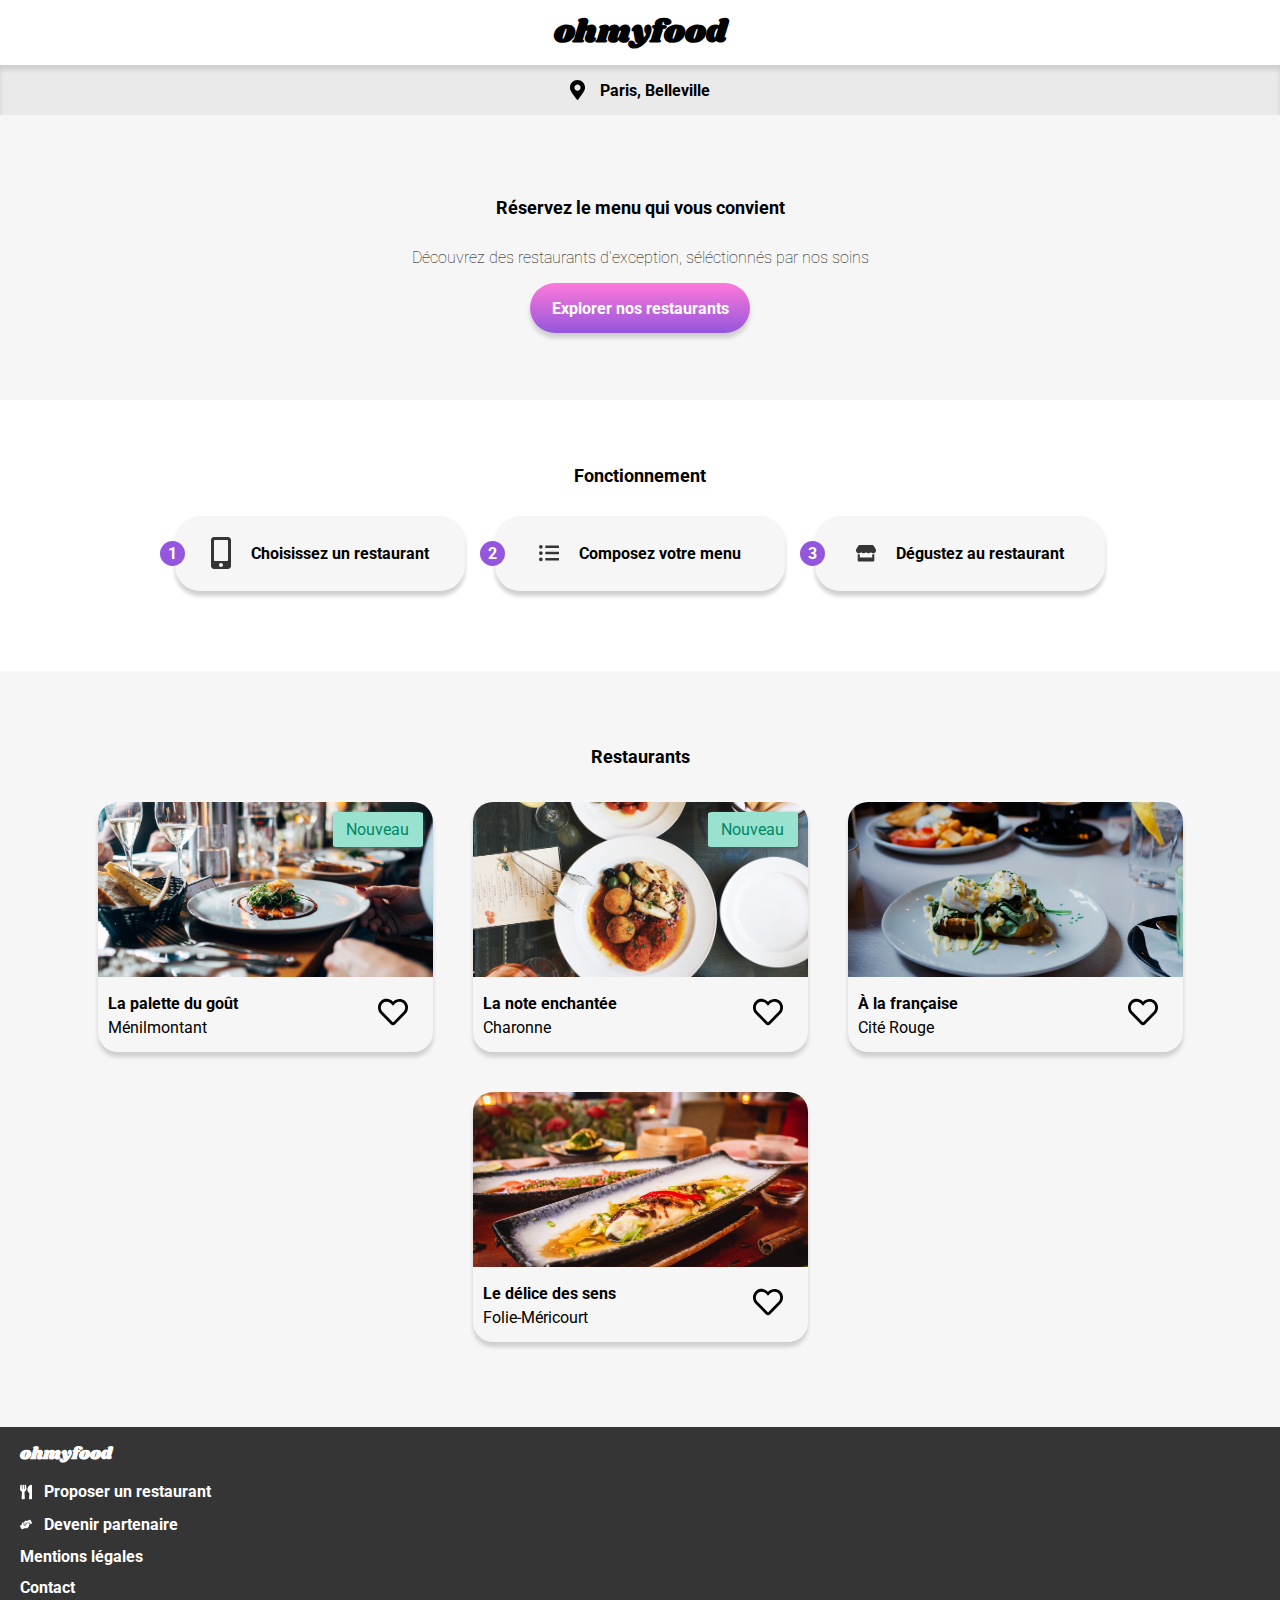
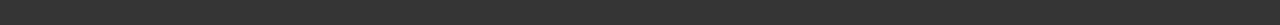
==== index.html @ 679a69e8 "responsive mobile" ====
<!DOCTYPE html>
<html lang="fr">
    <head>
        <meta charset="utf-8" />
        <link rel="stylesheet" type="text/css" href="css/index/index.css">
        <link rel="stylesheet" type="text/css" href="css/index/index_tablette.css">
        <link rel="stylesheet" type="text/css" href="css/index/index_mobile.css">
        <meta name="viewport" content="width=device-width, height=device-height, minimum-scale=1.0, initial-scale=1"/>
        <meta name="keywords" content="Ohmyfood, menu, restaurant" />
        <meta name="description" content="Réservez le menu qui vous convient" />
        <meta name="author" content="Ohmyfood" />

        <title>Ohmyfood - Accueil</title>

        <link rel="preconnect" href="https://fonts.googleapis.com">
        <link rel="preconnect" href="https://fonts.gstatic.com" crossorigin>
        <link href="https://fonts.googleapis.com/css2?family=Shrikhand&display=swap" rel="stylesheet">

        <link rel="preconnect" href="https://fonts.googleapis.com">
        <link rel="preconnect" href="https://fonts.gstatic.com" crossorigin>
        <link href="https://fonts.googleapis.com/css2?family=Roboto:ital,wght@0,100;0,300;0,400;0,500;0,700;0,900;1,100;1,300;1,400;1,500;1,700;1,900&display=swap" rel="stylesheet">

    </head>

    <header>

        <a href="#">
            <h1>ohmyfood</h1>
        </a>

    </header>

    <a href="#">
        <div id="localisation">
            <svg aria-hidden="true" focusable="false" data-prefix="fas" data-icon="map-marker-alt" class="icon_marqueur" role="img" xmlns="http://www.w3.org/2000/svg" viewBox="0 0 384 512"><path fill="currentColor" d="M172.268 501.67C26.97 291.031 0 269.413 0 192 0 85.961 85.961 0 192 0s192 85.961 192 192c0 77.413-26.97 99.031-172.268 309.67-9.535 13.774-29.93 13.773-39.464 0zM192 272c44.183 0 80-35.817 80-80s-35.817-80-80-80-80 35.817-80 80 35.817 80 80 80z"></path></svg>
            <h4 id="text_localisation">Paris, Belleville</h4>
        </div>
    </a>

    <section class="sub_header">

        <div id="explorer_restaurants">
            <h2 id="sub_title1">Réservez le menu qui vous convient</h2>
            <h3 id="sub_title2">Découvrez des restaurants d'exception, séléctionnés par nos soins</h3>

            <a href="#">
                <div id="button_degrade">
                    <h4>Explorer nos restaurants</h4>
                </div>
            </a>
        </div>

    </section>

    <section class="fonctionnement">

        <h2 id="title_fonctionnement">Fonctionnement</h2>

        <div id="container_panelfonctionnement">

            <a href="#">
                <div class="panel_fonctionnement">
                    <h4 class="numero_fonctionnement">1</h4>
                    <svg aria-hidden="true" focusable="false" data-prefix="fas" data-icon="mobile-alt" class="icon_fonctionnement" role="img" xmlns="http://www.w3.org/2000/svg" viewBox="0 0 320 512"><path fill="currentColor" d="M272 0H48C21.5 0 0 21.5 0 48v416c0 26.5 21.5 48 48 48h224c26.5 0 48-21.5 48-48V48c0-26.5-21.5-48-48-48zM160 480c-17.7 0-32-14.3-32-32s14.3-32 32-32 32 14.3 32 32-14.3 32-32 32zm112-108c0 6.6-5.4 12-12 12H60c-6.6 0-12-5.4-12-12V60c0-6.6 5.4-12 12-12h200c6.6 0 12 5.4 12 12v312z"></path></svg>
                    <h4>Choisissez un restaurant</h4>
                </div>
            </a>

            <a href="#">
                <div class="panel_fonctionnement">
                    <h4 class="numero_fonctionnement">2</h4>
                    <svg aria-hidden="true" focusable="false" data-prefix="fas" data-icon="list-ul" class="icon_fonctionnement" role="img" xmlns="http://www.w3.org/2000/svg" viewBox="0 0 512 512"><path fill="currentColor" d="M48 48a48 48 0 1 0 48 48 48 48 0 0 0-48-48zm0 160a48 48 0 1 0 48 48 48 48 0 0 0-48-48zm0 160a48 48 0 1 0 48 48 48 48 0 0 0-48-48zm448 16H176a16 16 0 0 0-16 16v32a16 16 0 0 0 16 16h320a16 16 0 0 0 16-16v-32a16 16 0 0 0-16-16zm0-320H176a16 16 0 0 0-16 16v32a16 16 0 0 0 16 16h320a16 16 0 0 0 16-16V80a16 16 0 0 0-16-16zm0 160H176a16 16 0 0 0-16 16v32a16 16 0 0 0 16 16h320a16 16 0 0 0 16-16v-32a16 16 0 0 0-16-16z"></path></svg>
                    <h4>Composez votre menu</h4>
                </div>
            </a>

            <a href="#">
                <div class="panel_fonctionnement">
                    <h4 class="numero_fonctionnement">3</h4>
                    <svg aria-hidden="true" focusable="false" data-prefix="fas" data-icon="store" class="icon_fonctionnement" role="img" xmlns="http://www.w3.org/2000/svg" viewBox="0 0 616 512"><path fill="currentColor" d="M602 118.6L537.1 15C531.3 5.7 521 0 510 0H106C95 0 84.7 5.7 78.9 15L14 118.6c-33.5 53.5-3.8 127.9 58.8 136.4 4.5.6 9.1.9 13.7.9 29.6 0 55.8-13 73.8-33.1 18 20.1 44.3 33.1 73.8 33.1 29.6 0 55.8-13 73.8-33.1 18 20.1 44.3 33.1 73.8 33.1 29.6 0 55.8-13 73.8-33.1 18.1 20.1 44.3 33.1 73.8 33.1 4.7 0 9.2-.3 13.7-.9 62.8-8.4 92.6-82.8 59-136.4zM529.5 288c-10 0-19.9-1.5-29.5-3.8V384H116v-99.8c-9.6 2.2-19.5 3.8-29.5 3.8-6 0-12.1-.4-18-1.2-5.6-.8-11.1-2.1-16.4-3.6V480c0 17.7 14.3 32 32 32h448c17.7 0 32-14.3 32-32V283.2c-5.4 1.6-10.8 2.9-16.4 3.6-6.1.8-12.1 1.2-18.2 1.2z"></path></svg>
                    <h4>Dégustez au restaurant</h4>
                </div>
            </a>

        </div>

    </section>

    <section class="restaurant">

        <h2 id="title_restaurant">Restaurants</h2>

        <div id="container_panelrestaurant">

        <a href="#">
            <div class="panel_restaurant">
                <div class="panel_nouveau">
                    <p class="nouveau">Nouveau</p>
                </div>
                <img class="img_panelrestaurant" alt="La palette du goût" src='img/jay-wennington-N_Y88TWmGwA-unsplash.jpg'>
                <div class="text_restaurant">
                    <h4>La palette du goût</h4>
                    <p>Ménilmontant</p>
                </div>
                    <a href="#" class="heart">
                        <svg aria-hidden="true" focusable="false" data-prefix="far" data-icon="heart" class="icon_empty_heart" role="img" xmlns="http://www.w3.org/2000/svg" viewBox="0 0 512 512"><path fill="currentColor" d="M458.4 64.3C400.6 15.7 311.3 23 256 79.3 200.7 23 111.4 15.6 53.6 64.3-21.6 127.6-10.6 230.8 43 285.5l175.4 178.7c10 10.2 23.4 15.9 37.6 15.9 14.3 0 27.6-5.6 37.6-15.8L469 285.6c53.5-54.7 64.7-157.9-10.6-221.3zm-23.6 187.5L259.4 430.5c-2.4 2.4-4.4 2.4-6.8 0L77.2 251.8c-36.5-37.2-43.9-107.6 7.3-150.7 38.9-32.7 98.9-27.8 136.5 10.5l35 35.7 35-35.7c37.8-38.5 97.8-43.2 136.5-10.6 51.1 43.1 43.5 113.9 7.3 150.8z"></path></svg>
                        <svg aria-hidden="true" focusable="false" data-prefix="fas" data-icon="heart" class="icon_heart" role="img" xmlns="http://www.w3.org/2000/svg" viewBox="0 0 512 512"><path fill="currentColor" d="M462.3 62.6C407.5 15.9 326 24.3 275.7 76.2L256 96.5l-19.7-20.3C186.1 24.3 104.5 15.9 49.7 62.6c-62.8 53.6-66.1 149.8-9.9 207.9l193.5 199.8c12.5 12.9 32.8 12.9 45.3 0l193.5-199.8c56.3-58.1 53-154.3-9.8-207.9z"></path></svg>
                    </a>
                </div>
        </a>

        <a href="#">
            <div class="panel_restaurant">
                <div class="panel_nouveau">
                    <p class="nouveau">Nouveau</p>
                </div>
                <img class="img_panelrestaurant" alt="La note enchantée" src='img/stil-u2Lp8tXIcjw-unsplash.jpg'>
                <div class="text_restaurant">
                    <h4>La note enchantée</h4>
                    <p>Charonne</p>
                </div>
                    <a href="#" class="heart">
                        <svg aria-hidden="true" focusable="false" data-prefix="far" data-icon="heart" class="icon_empty_heart" role="img" xmlns="http://www.w3.org/2000/svg" viewBox="0 0 512 512"><path fill="currentColor" d="M458.4 64.3C400.6 15.7 311.3 23 256 79.3 200.7 23 111.4 15.6 53.6 64.3-21.6 127.6-10.6 230.8 43 285.5l175.4 178.7c10 10.2 23.4 15.9 37.6 15.9 14.3 0 27.6-5.6 37.6-15.8L469 285.6c53.5-54.7 64.7-157.9-10.6-221.3zm-23.6 187.5L259.4 430.5c-2.4 2.4-4.4 2.4-6.8 0L77.2 251.8c-36.5-37.2-43.9-107.6 7.3-150.7 38.9-32.7 98.9-27.8 136.5 10.5l35 35.7 35-35.7c37.8-38.5 97.8-43.2 136.5-10.6 51.1 43.1 43.5 113.9 7.3 150.8z"></path></svg>
                        <svg aria-hidden="true" focusable="false" data-prefix="fas" data-icon="heart" class="icon_heart" role="img" xmlns="http://www.w3.org/2000/svg" viewBox="0 0 512 512"><path fill="currentColor" d="M462.3 62.6C407.5 15.9 326 24.3 275.7 76.2L256 96.5l-19.7-20.3C186.1 24.3 104.5 15.9 49.7 62.6c-62.8 53.6-66.1 149.8-9.9 207.9l193.5 199.8c12.5 12.9 32.8 12.9 45.3 0l193.5-199.8c56.3-58.1 53-154.3-9.8-207.9z"></path></svg>
                    </a>
                </div>
        </a>

        <a href="#">
            <div class="panel_restaurant">
                <img class="img_panelrestaurant" alt="À la française" src='img/toa-heftiba-DQKerTsQwi0-unsplash.jpg'>
                <div class="text_restaurant">
                    <h4>À la française</h4>
                    <p>Cité Rouge</p>
                </div>
                    <a href="#" class="heart">
                        <svg aria-hidden="true" focusable="false" data-prefix="far" data-icon="heart" class="icon_empty_heart" role="img" xmlns="http://www.w3.org/2000/svg" viewBox="0 0 512 512"><path fill="currentColor" d="M458.4 64.3C400.6 15.7 311.3 23 256 79.3 200.7 23 111.4 15.6 53.6 64.3-21.6 127.6-10.6 230.8 43 285.5l175.4 178.7c10 10.2 23.4 15.9 37.6 15.9 14.3 0 27.6-5.6 37.6-15.8L469 285.6c53.5-54.7 64.7-157.9-10.6-221.3zm-23.6 187.5L259.4 430.5c-2.4 2.4-4.4 2.4-6.8 0L77.2 251.8c-36.5-37.2-43.9-107.6 7.3-150.7 38.9-32.7 98.9-27.8 136.5 10.5l35 35.7 35-35.7c37.8-38.5 97.8-43.2 136.5-10.6 51.1 43.1 43.5 113.9 7.3 150.8z"></path></svg>
                        <svg aria-hidden="true" focusable="false" data-prefix="fas" data-icon="heart" class="icon_heart" role="img" xmlns="http://www.w3.org/2000/svg" viewBox="0 0 512 512"><path fill="currentColor" d="M462.3 62.6C407.5 15.9 326 24.3 275.7 76.2L256 96.5l-19.7-20.3C186.1 24.3 104.5 15.9 49.7 62.6c-62.8 53.6-66.1 149.8-9.9 207.9l193.5 199.8c12.5 12.9 32.8 12.9 45.3 0l193.5-199.8c56.3-58.1 53-154.3-9.8-207.9z"></path></svg>
                    </a>
                </div>
        </a>

        <a href="#">
            <div class="panel_restaurant">
                <img class="img_panelrestaurant" alt="Le délice des sens" src='img/louis-hansel-shotsoflouis-qNBGVyOCY8Q-unsplash.jpg'>
                <div class="text_restaurant">
                    <h4>Le délice des sens</h4>
                    <p>Folie-Méricourt</p>
                </div>
                    <a href="#" class="heart">
                        <svg aria-hidden="true" focusable="false" data-prefix="far" data-icon="heart" class="icon_empty_heart" role="img" xmlns="http://www.w3.org/2000/svg" viewBox="0 0 512 512"><path fill="currentColor" d="M458.4 64.3C400.6 15.7 311.3 23 256 79.3 200.7 23 111.4 15.6 53.6 64.3-21.6 127.6-10.6 230.8 43 285.5l175.4 178.7c10 10.2 23.4 15.9 37.6 15.9 14.3 0 27.6-5.6 37.6-15.8L469 285.6c53.5-54.7 64.7-157.9-10.6-221.3zm-23.6 187.5L259.4 430.5c-2.4 2.4-4.4 2.4-6.8 0L77.2 251.8c-36.5-37.2-43.9-107.6 7.3-150.7 38.9-32.7 98.9-27.8 136.5 10.5l35 35.7 35-35.7c37.8-38.5 97.8-43.2 136.5-10.6 51.1 43.1 43.5 113.9 7.3 150.8z"></path></svg>
                        <svg aria-hidden="true" focusable="false" data-prefix="fas" data-icon="heart" class="icon_heart" role="img" xmlns="http://www.w3.org/2000/svg" viewBox="0 0 512 512"><path fill="currentColor" d="M462.3 62.6C407.5 15.9 326 24.3 275.7 76.2L256 96.5l-19.7-20.3C186.1 24.3 104.5 15.9 49.7 62.6c-62.8 53.6-66.1 149.8-9.9 207.9l193.5 199.8c12.5 12.9 32.8 12.9 45.3 0l193.5-199.8c56.3-58.1 53-154.3-9.8-207.9z"></path></svg>
                    </a>
                </div>
        </a>

        </div>

    </section>

    <footer>

        <h1 id="logo_footer"><a href="#">ohmyfood</a></h1>

        <div id="big_container_footer">

            <a href="#">
                <div class="container_footer">
                    <img class="icon_footer" alt="ustensils" src='icons/utensils-solid.svg'>
                    <h4>Proposer un restaurant</h4>
                </div>
            </a>

            <a href="#">
                <div class="container_footer">
                    <img class="icon_footer" alt="hands-helping" src='icons/hands-helping-solid.svg'>
                    <h4>Devenir partenaire</h4>
                </div>
            </a>

                <h4><a href="#">Mentions légales</a></h4>
            
                <h4><a href="#">Contact</a></h4>

        </div>

    </footer>
---- css/index/index.css ----
/* index.css - FORMAT DESKTOP */
* {
  -webkit-box-sizing: border-box;
          box-sizing: border-box;
}

html {
  scroll-behavior: smooth;
}

body {
  margin: 0;
}

a {
  text-decoration: none;
  color: black;
}

h1 {
  font-family: 'shrikhand', sans-serif;
}

h2 {
  font-family: 'roboto', sans-serif;
  font-size: 18px;
}

h3 {
  font-family: 'roboto', sans-serif;
  font-weight: 100;
  font-size: 16px;
}

h4 {
  font-family: 'roboto', sans-serif;
  font-size: 16px;
}

h5 {
  font-family: 'roboto', sans-serif;
}

h6 {
  font-family: 'roboto', sans-serif;
}

p {
  font-family: 'roboto', sans-serif;
}

header {
  display: -webkit-box;
  display: -ms-flexbox;
  display: flex;
  height: 65px;
  width: 100%;
  -webkit-box-pack: center;
      -ms-flex-pack: center;
          justify-content: center;
  -webkit-box-align: center;
      -ms-flex-align: center;
          align-items: center;
}

#localisation {
  display: -webkit-box;
  display: -ms-flexbox;
  display: flex;
  height: 50px;
  width: 100%;
  background-color: #eaeaea;
  -webkit-box-pack: center;
      -ms-flex-pack: center;
          justify-content: center;
  -webkit-box-align: center;
      -ms-flex-align: center;
          align-items: center;
  -webkit-box-shadow: inset 0px 5px 4px #cfcfcf;
          box-shadow: inset 0px 5px 4px #cfcfcf;
  -webkit-transition: all 0.2s;
  transition: all 0.2s;
}

#localisation:hover {
  -webkit-box-shadow: inset 0px 7px 10px #b3b3b3;
          box-shadow: inset 0px 7px 10px #b3b3b3;
}

#localisation:hover #text_localisation {
  color: #9356DC;
  -webkit-transition: all 0.2s;
  transition: all 0.2s;
}

#localisation:hover .icon_marqueur {
  -webkit-transform: scale(1.1);
          transform: scale(1.1);
  color: #9356DC;
  -webkit-transition: all 0.2s;
  transition: all 0.2s;
}

.icon_marqueur {
  width: 15px;
  margin-right: 15px;
}

#explorer_restaurants {
  width: 100%;
  height: 285px;
  background-color: #f6f6f6;
  display: -webkit-box;
  display: -ms-flexbox;
  display: flex;
  -webkit-box-orient: vertical;
  -webkit-box-direction: normal;
      -ms-flex-direction: column;
          flex-direction: column;
  -webkit-box-pack: center;
      -ms-flex-pack: center;
          justify-content: center;
  -webkit-box-align: center;
      -ms-flex-align: center;
          align-items: center;
}

#button_degrade {
  display: -webkit-box;
  display: -ms-flexbox;
  display: flex;
  -webkit-box-pack: center;
      -ms-flex-pack: center;
          justify-content: center;
  -webkit-box-align: center;
      -ms-flex-align: center;
          align-items: center;
  width: 220px;
  height: 50px;
  border-radius: 50px;
  background: -webkit-gradient(linear, left bottom, left top, from(#9356DC), to(#FF79DA));
  background: linear-gradient(0deg, #9356DC, #FF79DA);
  color: white;
  -webkit-box-shadow: 0px 5px 4px #cfcfcf;
          box-shadow: 0px 5px 4px #cfcfcf;
  -webkit-transition: all 0.2s;
  transition: all 0.2s;
}

#button_degrade:hover {
  -webkit-box-shadow: 0px 5px 4px #8d8d8d;
          box-shadow: 0px 5px 4px #8d8d8d;
}

.fonctionnement {
  padding: 50px 20px 65px 20px;
}

#title_fonctionnement {
  display: -webkit-box;
  display: -ms-flexbox;
  display: flex;
  -webkit-box-pack: center;
      -ms-flex-pack: center;
          justify-content: center;
}

#container_panelfonctionnement {
  display: -webkit-box;
  display: -ms-flexbox;
  display: flex;
  -webkit-box-pack: center;
      -ms-flex-pack: center;
          justify-content: center;
  width: 100%;
}

.numero_fonctionnement {
  background-color: #9356DC;
  color: white;
  width: 25px;
  height: 25px;
  border-radius: 50px;
  display: -webkit-box;
  display: -ms-flexbox;
  display: flex;
  -webkit-box-pack: center;
      -ms-flex-pack: center;
          justify-content: center;
  -webkit-box-align: center;
      -ms-flex-align: center;
          align-items: center;
  position: absolute;
  left: -15px;
  -webkit-transition: all 0.2s;
  transition: all 0.2s;
}

.panel_fonctionnement:hover .numero_fonctionnement {
  -webkit-transform: scale(1.1);
          transform: scale(1.1);
}

.icon_fonctionnement {
  color: #353535;
  width: 20px;
  margin: 0px 20px 0px 0px;
  -webkit-transition: all 0.2s;
  transition: all 0.2s;
}

.panel_fonctionnement {
  display: -webkit-box;
  display: -ms-flexbox;
  display: flex;
  -webkit-box-pack: center;
      -ms-flex-pack: center;
          justify-content: center;
  -webkit-box-align: center;
      -ms-flex-align: center;
          align-items: center;
  width: 320px;
  height: 75px;
  border-radius: 25px;
  background-color: #f6f6f6;
  -webkit-box-shadow: 0px 5px 4px #cfcfcf;
          box-shadow: 0px 5px 4px #cfcfcf;
  margin: 0px 20px 0px 20px;
  -webkit-transition: all 0.2s;
  transition: all 0.2s;
  position: relative;
}

.panel_fonctionnement:hover {
  background-color: #f5edff;
}

.panel_fonctionnement:hover .icon_fonctionnement {
  color: #9356DC;
}

.restaurant {
  background-color: #f6f6f6;
  padding: 0px 20px 65px 20px;
}

#title_restaurant {
  display: -webkit-box;
  display: -ms-flexbox;
  display: flex;
  -webkit-box-pack: center;
      -ms-flex-pack: center;
          justify-content: center;
  padding: 60px 0px 0px 0px;
}

#container_panelrestaurant {
  display: -webkit-box;
  display: -ms-flexbox;
  display: flex;
  -webkit-box-pack: center;
      -ms-flex-pack: center;
          justify-content: center;
}

.panel_restaurant {
  width: 335px;
  height: 250px;
  border-radius: 20px;
  -webkit-box-shadow: 0px 5px 4px #cfcfcf;
          box-shadow: 0px 5px 4px #cfcfcf;
  margin: 0px 20px 0px 20px;
  position: relative;
}

.panel_restaurant:hover {
  background-color: #f5edff;
  -webkit-transition: all 0.2s;
  transition: all 0.2s;
}

.panel_restaurant:hover .img_panelrestaurant {
  opacity: 80%;
  -webkit-transition: all 0.2s;
  transition: all 0.2s;
}

.panel_nouveau {
  display: -webkit-box;
  display: -ms-flexbox;
  display: flex;
  -webkit-box-pack: center;
      -ms-flex-pack: center;
          justify-content: center;
  -webkit-box-align: center;
      -ms-flex-align: center;
          align-items: center;
  position: absolute;
  right: 10px;
  top: 10px;
  background-color: #99e2d0;
  -webkit-box-shadow: 0px 2px 4px #575757;
          box-shadow: 0px 2px 4px #575757;
  width: 90px;
  height: 35px;
  border-radius: 5%;
  z-index: 98;
}

.nouveau {
  color: #008766;
}

.img_panelrestaurant {
  width: 335px;
  height: 175px;
  border-top-left-radius: 20px;
  border-top-right-radius: 20px;
  -o-object-fit: cover;
     object-fit: cover;
}

.text_restaurant {
  line-height: 3px;
  padding: 0px 0px 0px 10px;
}

.icon_empty_heart {
  width: 30px;
  color: black;
  position: absolute;
  right: 25px;
  bottom: 25px;
}

.icon_heart {
  width: 30px;
  color: #9356DC;
  position: absolute;
  right: 25px;
  bottom: 25px;
}

.heart:hover .icon_empty_heart, .heart .icon_heart {
  display: none;
}

.heart:hover .icon_heart {
  display: inline;
}

/* CSS FOOTER */
footer a {
  color: white;
}

footer {
  background-color: #353535;
  color: white;
  padding: 15px 20px 10px 20px;
}

#logo_footer {
  font-size: 17px;
  margin: 0px 0px 20px 0px;
}

#big_container_footer {
  line-height: 10px;
}

.container_footer {
  display: -webkit-box;
  display: -ms-flexbox;
  display: flex;
  margin: -20px 0px -20px 0px;
}

.icon_footer {
  width: 12px;
  margin: 0px 12px 0px 0px;
  color: white;
}
/*# sourceMappingURL=index.css.map */
---- css/index/index_tablette.css ----
/* index_tablette.css - FORMAT TABLETTE */
@media only screen and (min-width: 768px) and (max-width: 1024px) {
  * {
    -webkit-box-sizing: border-box;
            box-sizing: border-box;
  }
  html {
    scroll-behavior: smooth;
  }
  .fonctionnement {
    display: -webkit-box;
    display: -ms-flexbox;
    display: flex;
    -webkit-box-orient: vertical;
    -webkit-box-direction: normal;
        -ms-flex-direction: column;
            flex-direction: column;
  }
  #container_panelfonctionnement {
    display: -webkit-box;
    display: -ms-flexbox;
    display: flex;
    -ms-flex-wrap: wrap;
        flex-wrap: wrap;
  }
  .panel_fonctionnement {
    margin: 20px;
  }
  .restaurant {
    display: -webkit-box;
    display: -ms-flexbox;
    display: flex;
    -webkit-box-orient: vertical;
    -webkit-box-direction: normal;
        -ms-flex-direction: column;
            flex-direction: column;
  }
  #container_panelrestaurant {
    display: -webkit-box;
    display: -ms-flexbox;
    display: flex;
    -ms-flex-wrap: wrap;
        flex-wrap: wrap;
  }
  .panel_restaurant {
    width: 315px;
    height: 250px;
    border-radius: 20px;
    -webkit-box-shadow: 0px 5px 4px #cfcfcf;
            box-shadow: 0px 5px 4px #cfcfcf;
    margin: 20px 20px 20px 20px;
    position: relative;
  }
  .img_panelrestaurant {
    width: 315px;
    height: 175px;
    border-top-left-radius: 20px;
    border-top-right-radius: 20px;
    -o-object-fit: cover;
       object-fit: cover;
  }
}

@media only screen and (min-width: 1024px) and (max-width: 1366px) {
  * {
    -webkit-box-sizing: border-box;
            box-sizing: border-box;
  }
  html {
    scroll-behavior: smooth;
  }
  .fonctionnement {
    display: -webkit-box;
    display: -ms-flexbox;
    display: flex;
    -webkit-box-orient: vertical;
    -webkit-box-direction: normal;
        -ms-flex-direction: column;
            flex-direction: column;
  }
  #container_panelfonctionnement {
    display: -webkit-box;
    display: -ms-flexbox;
    display: flex;
    -ms-flex-wrap: nowrap;
        flex-wrap: nowrap;
  }
  .panel_fonctionnement {
    margin: 15px;
    width: 290px;
  }
  .restaurant {
    display: -webkit-box;
    display: -ms-flexbox;
    display: flex;
    -webkit-box-orient: vertical;
    -webkit-box-direction: normal;
        -ms-flex-direction: column;
            flex-direction: column;
  }
  #container_panelrestaurant {
    display: -webkit-box;
    display: -ms-flexbox;
    display: flex;
    -ms-flex-wrap: wrap;
        flex-wrap: wrap;
  }
  .panel_restaurant {
    width: 335px;
    height: 250px;
    border-radius: 20px;
    -webkit-box-shadow: 0px 5px 4px #cfcfcf;
            box-shadow: 0px 5px 4px #cfcfcf;
    margin: 20px 20px 20px 20px;
    position: relative;
  }
  .img_panelrestaurant {
    width: 335px;
    height: 175px;
    border-top-left-radius: 20px;
    border-top-right-radius: 20px;
    -o-object-fit: cover;
       object-fit: cover;
  }
}
/*# sourceMappingURL=index_tablette.css.map */
---- css/index/index_mobile.css ----
/* index_mobile.css - GRAND FORMAT */
@media only screen and (max-width: 767px) {
  * {
    -webkit-box-sizing: border-box;
            box-sizing: border-box;
  }
  html {
    scroll-behavior: smooth;
  }
  .fonctionnement {
    display: -webkit-box;
    display: -ms-flexbox;
    display: flex;
    -webkit-box-orient: vertical;
    -webkit-box-direction: normal;
        -ms-flex-direction: column;
            flex-direction: column;
  }
  #title_fonctionnement {
    -webkit-box-pack: start;
        -ms-flex-pack: start;
            justify-content: flex-start;
  }
  #container_panelfonctionnement {
    display: -webkit-box;
    display: -ms-flexbox;
    display: flex;
    -ms-flex-wrap: wrap;
        flex-wrap: wrap;
  }
  .panel_fonctionnement {
    margin: 10px 20px 10px 20px;
  }
  .restaurant {
    display: -webkit-box;
    display: -ms-flexbox;
    display: flex;
    -webkit-box-orient: vertical;
    -webkit-box-direction: normal;
        -ms-flex-direction: column;
            flex-direction: column;
  }
  #container_panelrestaurant {
    display: -webkit-box;
    display: -ms-flexbox;
    display: flex;
    -webkit-box-orient: vertical;
    -webkit-box-direction: normal;
        -ms-flex-direction: column;
            flex-direction: column;
  }
  #title_restaurant {
    -webkit-box-pack: start;
        -ms-flex-pack: start;
            justify-content: flex-start;
  }
  .panel_restaurant {
    width: 100%;
    margin: 10px 5px 10px 0px;
  }
  .img_panelrestaurant {
    width: 100%;
  }
}

/* index_mobile.css - MOYEN FORMAT */
@media only screen and (max-width: 360px) {
  #title_fonctionnement {
    display: -webkit-box;
    display: -ms-flexbox;
    display: flex;
  }
  #container_panelfonctionnement {
    display: -webkit-box;
    display: -ms-flexbox;
    display: flex;
    -webkit-box-pack: center;
        -ms-flex-pack: center;
            justify-content: center;
    width: 100%;
  }
  .panel_fonctionnement {
    width: 300px;
    margin: 10px 5px 10px 15px;
  }
}

/* index_mobile.css - PETIT FORMAT */
@media only screen and (max-width: 320px) {
  .panel_fonctionnement {
    width: 280px;
    margin: 10px 5px 10px 15px;
  }
}
/*# sourceMappingURL=index_mobile.css.map */
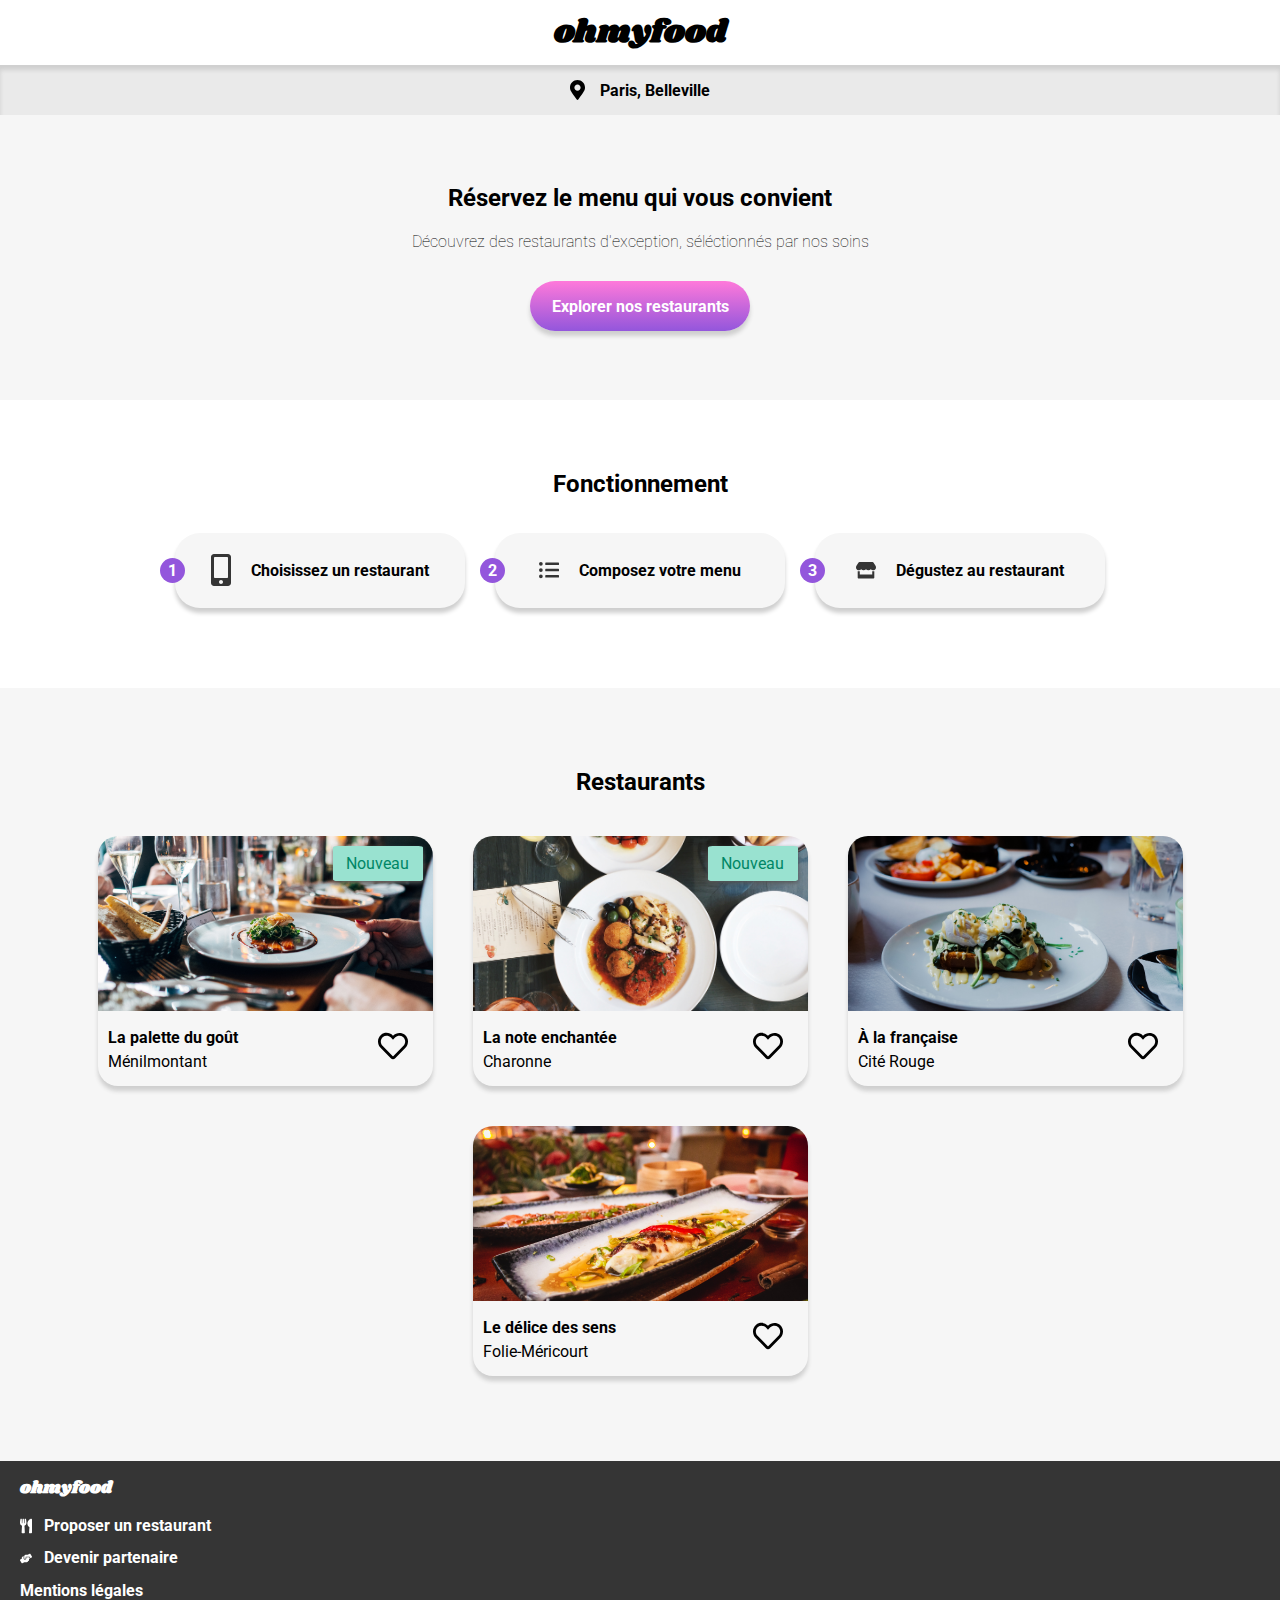
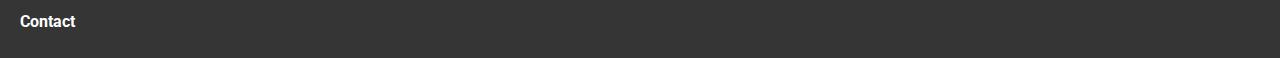
==== commit 10fc0243: "validation du html" ====
--- a/index.html
+++ b/index.html
@@ -102,10 +102,10 @@
                     <h4>La palette du goût</h4>
                     <p>Ménilmontant</p>
                 </div>
-                    <a href="#" class="heart">
+                    <div class="heart">
                         <svg aria-hidden="true" focusable="false" data-prefix="far" data-icon="heart" class="icon_empty_heart" role="img" xmlns="http://www.w3.org/2000/svg" viewBox="0 0 512 512"><path fill="currentColor" d="M458.4 64.3C400.6 15.7 311.3 23 256 79.3 200.7 23 111.4 15.6 53.6 64.3-21.6 127.6-10.6 230.8 43 285.5l175.4 178.7c10 10.2 23.4 15.9 37.6 15.9 14.3 0 27.6-5.6 37.6-15.8L469 285.6c53.5-54.7 64.7-157.9-10.6-221.3zm-23.6 187.5L259.4 430.5c-2.4 2.4-4.4 2.4-6.8 0L77.2 251.8c-36.5-37.2-43.9-107.6 7.3-150.7 38.9-32.7 98.9-27.8 136.5 10.5l35 35.7 35-35.7c37.8-38.5 97.8-43.2 136.5-10.6 51.1 43.1 43.5 113.9 7.3 150.8z"></path></svg>
                         <svg aria-hidden="true" focusable="false" data-prefix="fas" data-icon="heart" class="icon_heart" role="img" xmlns="http://www.w3.org/2000/svg" viewBox="0 0 512 512"><path fill="currentColor" d="M462.3 62.6C407.5 15.9 326 24.3 275.7 76.2L256 96.5l-19.7-20.3C186.1 24.3 104.5 15.9 49.7 62.6c-62.8 53.6-66.1 149.8-9.9 207.9l193.5 199.8c12.5 12.9 32.8 12.9 45.3 0l193.5-199.8c56.3-58.1 53-154.3-9.8-207.9z"></path></svg>
-                    </a>
+                    </div>
                 </div>
         </a>
 
@@ -119,10 +119,10 @@
                     <h4>La note enchantée</h4>
                     <p>Charonne</p>
                 </div>
-                    <a href="#" class="heart">
+                    <div class="heart">
                         <svg aria-hidden="true" focusable="false" data-prefix="far" data-icon="heart" class="icon_empty_heart" role="img" xmlns="http://www.w3.org/2000/svg" viewBox="0 0 512 512"><path fill="currentColor" d="M458.4 64.3C400.6 15.7 311.3 23 256 79.3 200.7 23 111.4 15.6 53.6 64.3-21.6 127.6-10.6 230.8 43 285.5l175.4 178.7c10 10.2 23.4 15.9 37.6 15.9 14.3 0 27.6-5.6 37.6-15.8L469 285.6c53.5-54.7 64.7-157.9-10.6-221.3zm-23.6 187.5L259.4 430.5c-2.4 2.4-4.4 2.4-6.8 0L77.2 251.8c-36.5-37.2-43.9-107.6 7.3-150.7 38.9-32.7 98.9-27.8 136.5 10.5l35 35.7 35-35.7c37.8-38.5 97.8-43.2 136.5-10.6 51.1 43.1 43.5 113.9 7.3 150.8z"></path></svg>
                         <svg aria-hidden="true" focusable="false" data-prefix="fas" data-icon="heart" class="icon_heart" role="img" xmlns="http://www.w3.org/2000/svg" viewBox="0 0 512 512"><path fill="currentColor" d="M462.3 62.6C407.5 15.9 326 24.3 275.7 76.2L256 96.5l-19.7-20.3C186.1 24.3 104.5 15.9 49.7 62.6c-62.8 53.6-66.1 149.8-9.9 207.9l193.5 199.8c12.5 12.9 32.8 12.9 45.3 0l193.5-199.8c56.3-58.1 53-154.3-9.8-207.9z"></path></svg>
-                    </a>
+                    </div>
                 </div>
         </a>
 
@@ -133,10 +133,10 @@
                     <h4>À la française</h4>
                     <p>Cité Rouge</p>
                 </div>
-                    <a href="#" class="heart">
+                    <div class="heart">
                         <svg aria-hidden="true" focusable="false" data-prefix="far" data-icon="heart" class="icon_empty_heart" role="img" xmlns="http://www.w3.org/2000/svg" viewBox="0 0 512 512"><path fill="currentColor" d="M458.4 64.3C400.6 15.7 311.3 23 256 79.3 200.7 23 111.4 15.6 53.6 64.3-21.6 127.6-10.6 230.8 43 285.5l175.4 178.7c10 10.2 23.4 15.9 37.6 15.9 14.3 0 27.6-5.6 37.6-15.8L469 285.6c53.5-54.7 64.7-157.9-10.6-221.3zm-23.6 187.5L259.4 430.5c-2.4 2.4-4.4 2.4-6.8 0L77.2 251.8c-36.5-37.2-43.9-107.6 7.3-150.7 38.9-32.7 98.9-27.8 136.5 10.5l35 35.7 35-35.7c37.8-38.5 97.8-43.2 136.5-10.6 51.1 43.1 43.5 113.9 7.3 150.8z"></path></svg>
                         <svg aria-hidden="true" focusable="false" data-prefix="fas" data-icon="heart" class="icon_heart" role="img" xmlns="http://www.w3.org/2000/svg" viewBox="0 0 512 512"><path fill="currentColor" d="M462.3 62.6C407.5 15.9 326 24.3 275.7 76.2L256 96.5l-19.7-20.3C186.1 24.3 104.5 15.9 49.7 62.6c-62.8 53.6-66.1 149.8-9.9 207.9l193.5 199.8c12.5 12.9 32.8 12.9 45.3 0l193.5-199.8c56.3-58.1 53-154.3-9.8-207.9z"></path></svg>
-                    </a>
+                    </div>
                 </div>
         </a>
 
@@ -147,10 +147,10 @@
                     <h4>Le délice des sens</h4>
                     <p>Folie-Méricourt</p>
                 </div>
-                    <a href="#" class="heart">
+                    <div class="heart">
                         <svg aria-hidden="true" focusable="false" data-prefix="far" data-icon="heart" class="icon_empty_heart" role="img" xmlns="http://www.w3.org/2000/svg" viewBox="0 0 512 512"><path fill="currentColor" d="M458.4 64.3C400.6 15.7 311.3 23 256 79.3 200.7 23 111.4 15.6 53.6 64.3-21.6 127.6-10.6 230.8 43 285.5l175.4 178.7c10 10.2 23.4 15.9 37.6 15.9 14.3 0 27.6-5.6 37.6-15.8L469 285.6c53.5-54.7 64.7-157.9-10.6-221.3zm-23.6 187.5L259.4 430.5c-2.4 2.4-4.4 2.4-6.8 0L77.2 251.8c-36.5-37.2-43.9-107.6 7.3-150.7 38.9-32.7 98.9-27.8 136.5 10.5l35 35.7 35-35.7c37.8-38.5 97.8-43.2 136.5-10.6 51.1 43.1 43.5 113.9 7.3 150.8z"></path></svg>
                         <svg aria-hidden="true" focusable="false" data-prefix="fas" data-icon="heart" class="icon_heart" role="img" xmlns="http://www.w3.org/2000/svg" viewBox="0 0 512 512"><path fill="currentColor" d="M462.3 62.6C407.5 15.9 326 24.3 275.7 76.2L256 96.5l-19.7-20.3C186.1 24.3 104.5 15.9 49.7 62.6c-62.8 53.6-66.1 149.8-9.9 207.9l193.5 199.8c12.5 12.9 32.8 12.9 45.3 0l193.5-199.8c56.3-58.1 53-154.3-9.8-207.9z"></path></svg>
-                    </a>
+                    </div>
                 </div>
         </a>
 
--- a/css/index/index.css
+++ b/css/index/index.css
@@ -23,7 +23,7 @@
 
 h2 {
   font-family: 'roboto', sans-serif;
-  font-size: 18px;
+  font-size: 24px;
 }
 
 h3 {
@@ -123,6 +123,15 @@
   -webkit-box-align: center;
       -ms-flex-align: center;
           align-items: center;
+  text-align: center;
+}
+
+#sub_title1 {
+  margin: 0px 50px 10px 50px;
+}
+
+#sub_title2 {
+  margin: 10px 10px 30px 10px;
 }
 
 #button_degrade {
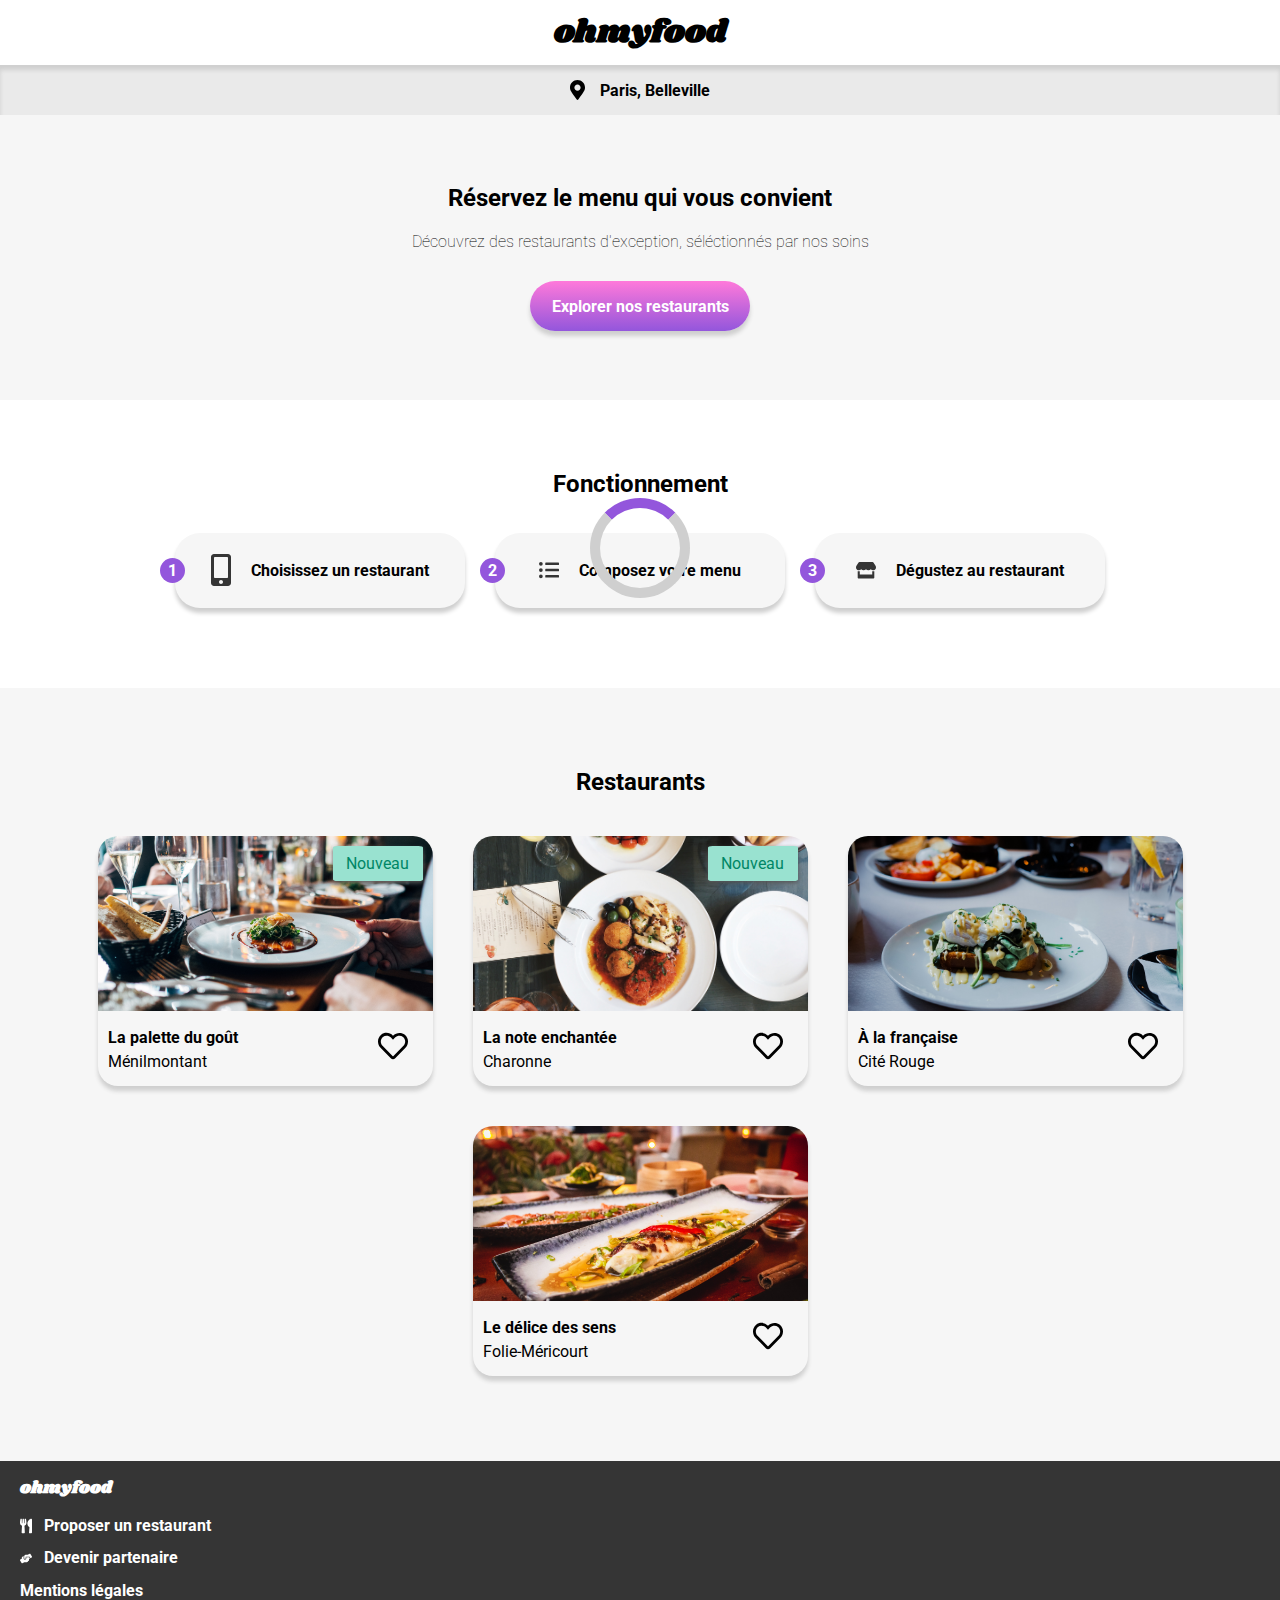
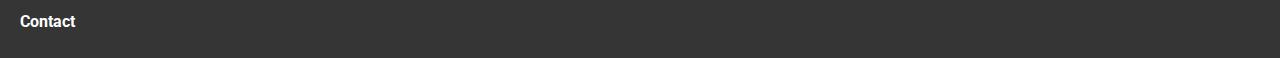
==== commit 9e2c77f0: "Mise en place du loading spinner et de l'animation d'apparition des menus" ====
--- a/index.html
+++ b/index.html
@@ -30,6 +30,10 @@
 
     </header>
 
+    <body>
+
+    <div class="loading"></div>
+
     <a href="#">
         <div id="localisation">
             <svg aria-hidden="true" focusable="false" data-prefix="fas" data-icon="map-marker-alt" class="icon_marqueur" role="img" xmlns="http://www.w3.org/2000/svg" viewBox="0 0 384 512"><path fill="currentColor" d="M172.268 501.67C26.97 291.031 0 269.413 0 192 0 85.961 85.961 0 192 0s192 85.961 192 192c0 77.413-26.97 99.031-172.268 309.67-9.535 13.774-29.93 13.773-39.464 0zM192 272c44.183 0 80-35.817 80-80s-35.817-80-80-80-80 35.817-80 80 35.817 80 80 80z"></path></svg>
@@ -104,7 +108,15 @@
                 </div>
                     <div class="heart">
                         <svg aria-hidden="true" focusable="false" data-prefix="far" data-icon="heart" class="icon_empty_heart" role="img" xmlns="http://www.w3.org/2000/svg" viewBox="0 0 512 512"><path fill="currentColor" d="M458.4 64.3C400.6 15.7 311.3 23 256 79.3 200.7 23 111.4 15.6 53.6 64.3-21.6 127.6-10.6 230.8 43 285.5l175.4 178.7c10 10.2 23.4 15.9 37.6 15.9 14.3 0 27.6-5.6 37.6-15.8L469 285.6c53.5-54.7 64.7-157.9-10.6-221.3zm-23.6 187.5L259.4 430.5c-2.4 2.4-4.4 2.4-6.8 0L77.2 251.8c-36.5-37.2-43.9-107.6 7.3-150.7 38.9-32.7 98.9-27.8 136.5 10.5l35 35.7 35-35.7c37.8-38.5 97.8-43.2 136.5-10.6 51.1 43.1 43.5 113.9 7.3 150.8z"></path></svg>
-                        <svg aria-hidden="true" focusable="false" data-prefix="fas" data-icon="heart" class="icon_heart" role="img" xmlns="http://www.w3.org/2000/svg" viewBox="0 0 512 512"><path fill="currentColor" d="M462.3 62.6C407.5 15.9 326 24.3 275.7 76.2L256 96.5l-19.7-20.3C186.1 24.3 104.5 15.9 49.7 62.6c-62.8 53.6-66.1 149.8-9.9 207.9l193.5 199.8c12.5 12.9 32.8 12.9 45.3 0l193.5-199.8c56.3-58.1 53-154.3-9.8-207.9z"></path></svg>
+                        <svg aria-hidden="true" focusable="false" data-prefix="fas" data-icon="heart" class="icon_heart" role="img" xmlns="http://www.w3.org/2000/svg" viewBox="0 0 512 512"><path d="M462.3 62.6C407.5 15.9 326 24.3 275.7 76.2L256 96.5l-19.7-20.3C186.1 24.3 104.5 15.9 49.7 62.6c-62.8 53.6-66.1 149.8-9.9 207.9l193.5 199.8c12.5 12.9 32.8 12.9 45.3 0l193.5-199.8c56.3-58.1 53-154.3-9.8-207.9z"></path>
+                            <defs>
+                                <linearGradient id="gradient"
+                                x1="0" y1="0" x2="0" y2="100%">
+                                    <stop offset="0%" stop-color="#9356DC"></stop>
+                                    <stop offset="100%" stop-color="#FF79DA"></stop>
+                                </linearGradient>
+                            </defs>
+                        </svg>
                     </div>
                 </div>
         </a>
@@ -121,7 +133,15 @@
                 </div>
                     <div class="heart">
                         <svg aria-hidden="true" focusable="false" data-prefix="far" data-icon="heart" class="icon_empty_heart" role="img" xmlns="http://www.w3.org/2000/svg" viewBox="0 0 512 512"><path fill="currentColor" d="M458.4 64.3C400.6 15.7 311.3 23 256 79.3 200.7 23 111.4 15.6 53.6 64.3-21.6 127.6-10.6 230.8 43 285.5l175.4 178.7c10 10.2 23.4 15.9 37.6 15.9 14.3 0 27.6-5.6 37.6-15.8L469 285.6c53.5-54.7 64.7-157.9-10.6-221.3zm-23.6 187.5L259.4 430.5c-2.4 2.4-4.4 2.4-6.8 0L77.2 251.8c-36.5-37.2-43.9-107.6 7.3-150.7 38.9-32.7 98.9-27.8 136.5 10.5l35 35.7 35-35.7c37.8-38.5 97.8-43.2 136.5-10.6 51.1 43.1 43.5 113.9 7.3 150.8z"></path></svg>
-                        <svg aria-hidden="true" focusable="false" data-prefix="fas" data-icon="heart" class="icon_heart" role="img" xmlns="http://www.w3.org/2000/svg" viewBox="0 0 512 512"><path fill="currentColor" d="M462.3 62.6C407.5 15.9 326 24.3 275.7 76.2L256 96.5l-19.7-20.3C186.1 24.3 104.5 15.9 49.7 62.6c-62.8 53.6-66.1 149.8-9.9 207.9l193.5 199.8c12.5 12.9 32.8 12.9 45.3 0l193.5-199.8c56.3-58.1 53-154.3-9.8-207.9z"></path></svg>
+                        <svg aria-hidden="true" focusable="false" data-prefix="fas" data-icon="heart" class="icon_heart" role="img" xmlns="http://www.w3.org/2000/svg" viewBox="0 0 512 512"><path d="M462.3 62.6C407.5 15.9 326 24.3 275.7 76.2L256 96.5l-19.7-20.3C186.1 24.3 104.5 15.9 49.7 62.6c-62.8 53.6-66.1 149.8-9.9 207.9l193.5 199.8c12.5 12.9 32.8 12.9 45.3 0l193.5-199.8c56.3-58.1 53-154.3-9.8-207.9z"></path>
+                            <defs>
+                                <linearGradient id="gradient"
+                                x1="0" y1="0" x2="0" y2="100%">
+                                    <stop offset="0%" stop-color="#9356DC"></stop>
+                                    <stop offset="100%" stop-color="#FF79DA"></stop>
+                                </linearGradient>
+                            </defs>
+                        </svg>
                     </div>
                 </div>
         </a>
@@ -135,7 +155,15 @@
                 </div>
                     <div class="heart">
                         <svg aria-hidden="true" focusable="false" data-prefix="far" data-icon="heart" class="icon_empty_heart" role="img" xmlns="http://www.w3.org/2000/svg" viewBox="0 0 512 512"><path fill="currentColor" d="M458.4 64.3C400.6 15.7 311.3 23 256 79.3 200.7 23 111.4 15.6 53.6 64.3-21.6 127.6-10.6 230.8 43 285.5l175.4 178.7c10 10.2 23.4 15.9 37.6 15.9 14.3 0 27.6-5.6 37.6-15.8L469 285.6c53.5-54.7 64.7-157.9-10.6-221.3zm-23.6 187.5L259.4 430.5c-2.4 2.4-4.4 2.4-6.8 0L77.2 251.8c-36.5-37.2-43.9-107.6 7.3-150.7 38.9-32.7 98.9-27.8 136.5 10.5l35 35.7 35-35.7c37.8-38.5 97.8-43.2 136.5-10.6 51.1 43.1 43.5 113.9 7.3 150.8z"></path></svg>
-                        <svg aria-hidden="true" focusable="false" data-prefix="fas" data-icon="heart" class="icon_heart" role="img" xmlns="http://www.w3.org/2000/svg" viewBox="0 0 512 512"><path fill="currentColor" d="M462.3 62.6C407.5 15.9 326 24.3 275.7 76.2L256 96.5l-19.7-20.3C186.1 24.3 104.5 15.9 49.7 62.6c-62.8 53.6-66.1 149.8-9.9 207.9l193.5 199.8c12.5 12.9 32.8 12.9 45.3 0l193.5-199.8c56.3-58.1 53-154.3-9.8-207.9z"></path></svg>
+                        <svg aria-hidden="true" focusable="false" data-prefix="fas" data-icon="heart" class="icon_heart" role="img" xmlns="http://www.w3.org/2000/svg" viewBox="0 0 512 512"><path d="M462.3 62.6C407.5 15.9 326 24.3 275.7 76.2L256 96.5l-19.7-20.3C186.1 24.3 104.5 15.9 49.7 62.6c-62.8 53.6-66.1 149.8-9.9 207.9l193.5 199.8c12.5 12.9 32.8 12.9 45.3 0l193.5-199.8c56.3-58.1 53-154.3-9.8-207.9z"></path>
+                            <defs>
+                                <linearGradient id="gradient"
+                                x1="0" y1="0" x2="0" y2="100%">
+                                    <stop offset="0%" stop-color="#9356DC"></stop>
+                                    <stop offset="100%" stop-color="#FF79DA"></stop>
+                                </linearGradient>
+                            </defs>
+                        </svg>
                     </div>
                 </div>
         </a>
@@ -149,7 +177,15 @@
                 </div>
                     <div class="heart">
                         <svg aria-hidden="true" focusable="false" data-prefix="far" data-icon="heart" class="icon_empty_heart" role="img" xmlns="http://www.w3.org/2000/svg" viewBox="0 0 512 512"><path fill="currentColor" d="M458.4 64.3C400.6 15.7 311.3 23 256 79.3 200.7 23 111.4 15.6 53.6 64.3-21.6 127.6-10.6 230.8 43 285.5l175.4 178.7c10 10.2 23.4 15.9 37.6 15.9 14.3 0 27.6-5.6 37.6-15.8L469 285.6c53.5-54.7 64.7-157.9-10.6-221.3zm-23.6 187.5L259.4 430.5c-2.4 2.4-4.4 2.4-6.8 0L77.2 251.8c-36.5-37.2-43.9-107.6 7.3-150.7 38.9-32.7 98.9-27.8 136.5 10.5l35 35.7 35-35.7c37.8-38.5 97.8-43.2 136.5-10.6 51.1 43.1 43.5 113.9 7.3 150.8z"></path></svg>
-                        <svg aria-hidden="true" focusable="false" data-prefix="fas" data-icon="heart" class="icon_heart" role="img" xmlns="http://www.w3.org/2000/svg" viewBox="0 0 512 512"><path fill="currentColor" d="M462.3 62.6C407.5 15.9 326 24.3 275.7 76.2L256 96.5l-19.7-20.3C186.1 24.3 104.5 15.9 49.7 62.6c-62.8 53.6-66.1 149.8-9.9 207.9l193.5 199.8c12.5 12.9 32.8 12.9 45.3 0l193.5-199.8c56.3-58.1 53-154.3-9.8-207.9z"></path></svg>
+                        <svg aria-hidden="true" focusable="false" data-prefix="fas" data-icon="heart" class="icon_heart" role="img" xmlns="http://www.w3.org/2000/svg" viewBox="0 0 512 512"><path d="M462.3 62.6C407.5 15.9 326 24.3 275.7 76.2L256 96.5l-19.7-20.3C186.1 24.3 104.5 15.9 49.7 62.6c-62.8 53.6-66.1 149.8-9.9 207.9l193.5 199.8c12.5 12.9 32.8 12.9 45.3 0l193.5-199.8c56.3-58.1 53-154.3-9.8-207.9z"></path>
+                            <defs>
+                                <linearGradient id="gradient"
+                                x1="0" y1="0" x2="0" y2="100%">
+                                    <stop offset="0%" stop-color="#9356DC"></stop>
+                                    <stop offset="100%" stop-color="#FF79DA"></stop>
+                                </linearGradient>
+                            </defs>
+                        </svg>
                     </div>
                 </div>
         </a>
@@ -157,6 +193,8 @@
         </div>
 
     </section>
+
+    </body>
 
     <footer>
 
@@ -180,7 +218,7 @@
 
                 <h4><a href="#">Mentions légales</a></h4>
             
-                <h4><a href="#">Contact</a></h4>
+                <h4><a href="mailto:contact@ohmyfood.com">Contact</a></h4>
 
         </div>
 
--- a/css/index/index.css
+++ b/css/index/index.css
@@ -1,3 +1,4 @@
+@import url("../footer.css");
 /* index.css - FORMAT DESKTOP */
 * {
   -webkit-box-sizing: border-box;
@@ -10,6 +11,39 @@
 
 body {
   margin: 0;
+  position: relative;
+  -webkit-animation: blank 2s ease;
+          animation: blank 2s ease;
+  -webkit-animation-fill-mode: forwards;
+          animation-fill-mode: forwards;
+}
+
+@-webkit-keyframes blank {
+  from {
+    opacity: 0.5;
+  }
+  80% {
+    opacity: 0.5;
+    -webkit-transition: 0.2s ease;
+    transition: 0.2s ease;
+  }
+  to {
+    opacity: 1;
+  }
+}
+
+@keyframes blank {
+  from {
+    opacity: 0.5;
+  }
+  80% {
+    opacity: 0.5;
+    -webkit-transition: 0.2s ease;
+    transition: 0.2s ease;
+  }
+  to {
+    opacity: 1;
+  }
 }
 
 a {
@@ -63,6 +97,63 @@
           align-items: center;
 }
 
+/* CSS du loading spinner */
+.loading {
+  -webkit-animation: loading 2s ease;
+          animation: loading 2s ease;
+  -webkit-animation-fill-mode: forwards;
+          animation-fill-mode: forwards;
+  border: solid 10px #cfcfcf;
+  border-top: solid 10px #9356DC;
+  border-radius: 50%;
+  width: 100px;
+  height: 100px;
+  position: absolute;
+  margin-left: auto;
+  margin-right: auto;
+  top: 30%;
+  left: 0;
+  right: 0;
+  text-align: center;
+  z-index: 99;
+}
+
+@-webkit-keyframes loading {
+  from {
+    -webkit-transform: rotate(0deg);
+            transform: rotate(0deg);
+    opacity: 1;
+  }
+  80% {
+    opacity: 1;
+    -webkit-transition: 0.2s ease;
+    transition: 0.2s ease;
+  }
+  to {
+    -webkit-transform: rotate(360deg);
+            transform: rotate(360deg);
+    opacity: 0;
+  }
+}
+
+@keyframes loading {
+  from {
+    -webkit-transform: rotate(0deg);
+            transform: rotate(0deg);
+    opacity: 1;
+  }
+  80% {
+    opacity: 1;
+    -webkit-transition: 0.2s ease;
+    transition: 0.2s ease;
+  }
+  to {
+    -webkit-transform: rotate(360deg);
+            transform: rotate(360deg);
+    opacity: 0;
+  }
+}
+
 #localisation {
   display: -webkit-box;
   display: -ms-flexbox;
@@ -85,6 +176,7 @@
 #localisation:hover {
   -webkit-box-shadow: inset 0px 7px 10px #b3b3b3;
           box-shadow: inset 0px 7px 10px #b3b3b3;
+  background-color: #f1f1f1;
 }
 
 #localisation:hover #text_localisation {
@@ -159,6 +251,8 @@
 #button_degrade:hover {
   -webkit-box-shadow: 0px 5px 4px #8d8d8d;
           box-shadow: 0px 5px 4px #8d8d8d;
+  background: -webkit-gradient(linear, left bottom, left top, from(#9a5ce7), to(#ff8bde));
+  background: linear-gradient(0deg, #9a5ce7, #ff8bde);
 }
 
 .fonctionnement {
@@ -201,13 +295,6 @@
           align-items: center;
   position: absolute;
   left: -15px;
-  -webkit-transition: all 0.2s;
-  transition: all 0.2s;
-}
-
-.panel_fonctionnement:hover .numero_fonctionnement {
-  -webkit-transform: scale(1.1);
-          transform: scale(1.1);
 }
 
 .icon_fonctionnement {
@@ -344,50 +431,19 @@
 
 .icon_heart {
   width: 30px;
-  color: #9356DC;
+  fill: url(#gradient);
   position: absolute;
   right: 25px;
   bottom: 25px;
+  -webkit-transition: opacity 0.2s ease-in;
+  transition: opacity 0.2s ease-in;
 }
 
 .heart:hover .icon_empty_heart, .heart .icon_heart {
-  display: none;
+  opacity: 0;
 }
 
 .heart:hover .icon_heart {
-  display: inline;
-}
-
-/* CSS FOOTER */
-footer a {
-  color: white;
-}
-
-footer {
-  background-color: #353535;
-  color: white;
-  padding: 15px 20px 10px 20px;
-}
-
-#logo_footer {
-  font-size: 17px;
-  margin: 0px 0px 20px 0px;
-}
-
-#big_container_footer {
-  line-height: 10px;
-}
-
-.container_footer {
-  display: -webkit-box;
-  display: -ms-flexbox;
-  display: flex;
-  margin: -20px 0px -20px 0px;
-}
-
-.icon_footer {
-  width: 12px;
-  margin: 0px 12px 0px 0px;
-  color: white;
+  opacity: 1;
 }
 /*# sourceMappingURL=index.css.map */--- a/css/index/index_tablette.css
+++ b/css/index/index_tablette.css
@@ -6,6 +6,9 @@
   }
   html {
     scroll-behavior: smooth;
+  }
+  .loading {
+    top: 20%;
   }
   .fonctionnement {
     display: -webkit-box;
@@ -69,6 +72,9 @@
   html {
     scroll-behavior: smooth;
   }
+  .loading {
+    top: 30%;
+  }
   .fonctionnement {
     display: -webkit-box;
     display: -ms-flexbox;
--- a/css/index/index_mobile.css
+++ b/css/index/index_mobile.css
@@ -6,6 +6,9 @@
   }
   html {
     scroll-behavior: smooth;
+  }
+  .loading {
+    top: 15%;
   }
   .fonctionnement {
     display: -webkit-box;
@@ -65,6 +68,9 @@
 
 /* index_mobile.css - MOYEN FORMAT */
 @media only screen and (max-width: 360px) {
+  .loading {
+    top: 10%;
+  }
   #title_fonctionnement {
     display: -webkit-box;
     display: -ms-flexbox;
@@ -87,6 +93,9 @@
 
 /* index_mobile.css - PETIT FORMAT */
 @media only screen and (max-width: 320px) {
+  .loading {
+    top: 10%;
+  }
   .panel_fonctionnement {
     width: 280px;
     margin: 10px 5px 10px 15px;
